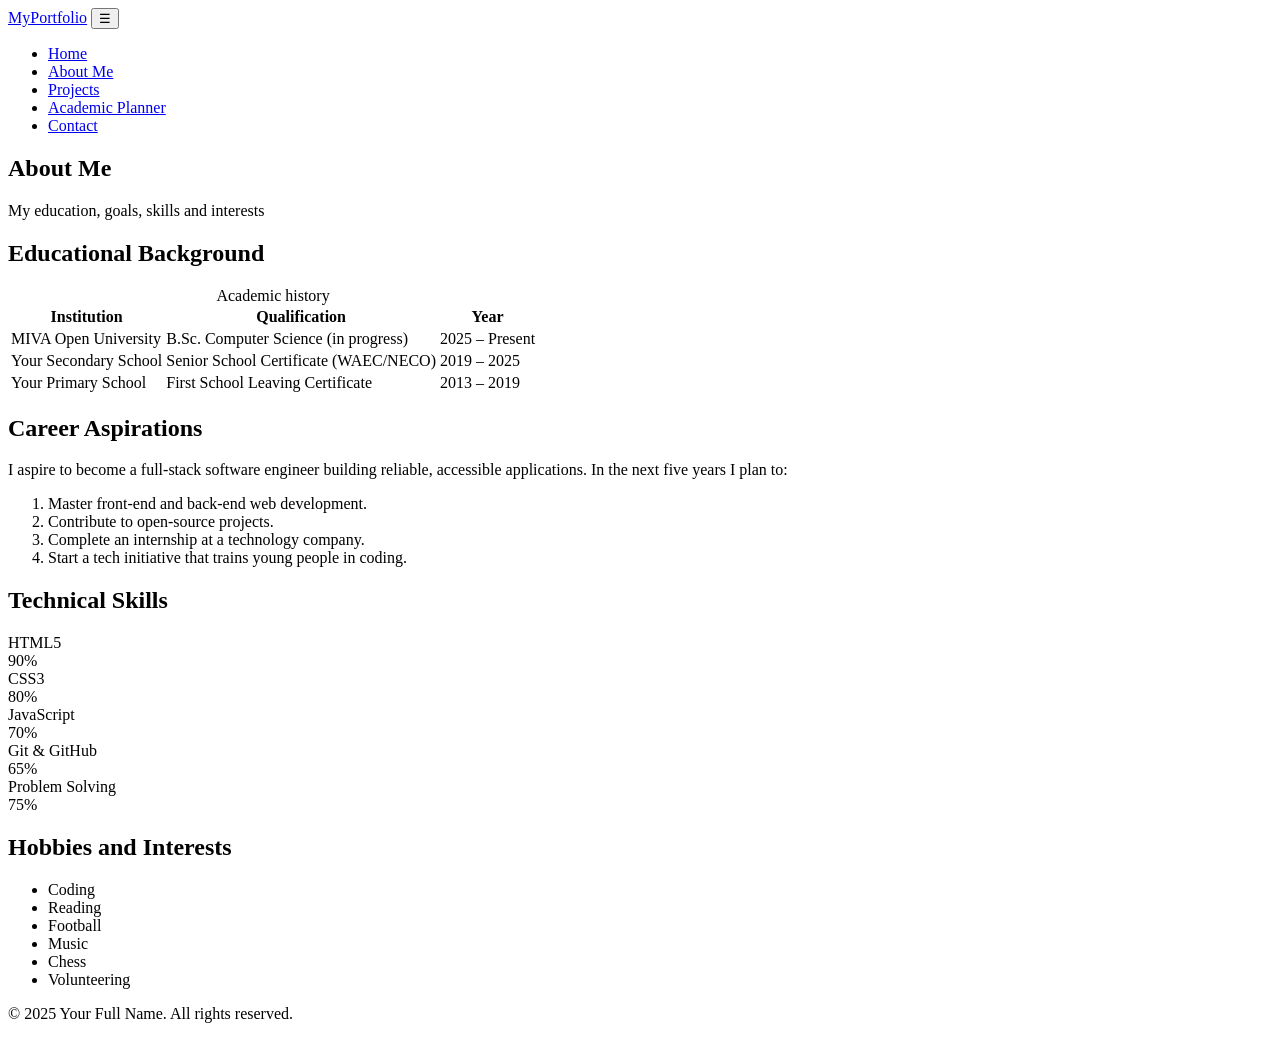
==== about.html @ 02c5705e "Add About My page with personal details This file contains an HTML structure for an 'About Me' page," ====
<!DOCTYPE html>
<html lang="en">
<head>
  <meta charset="UTF-8">
  <meta name="viewport" content="width=device-width, initial-scale=1.0">
  <meta name="description" content="About the student: education, career goals, skills and hobbies">
  <title>About Me | Student Portfolio</title>
  <link rel="stylesheet" href="css/style.css">
</head>
<body>
  <header class="site-header">
    <div class="container header-inner">
      <a href="index.html" class="logo">MyPortfolio</a>
      <button class="nav-toggle" id="navToggle" aria-label="Toggle navigation" aria-expanded="false">&#9776;</button>
      <nav aria-label="Main navigation">
        <ul class="nav-menu" id="navMenu">
          <li><a href="index.html">Home</a></li>
          <li><a href="about.html" class="active">About Me</a></li>
          <li><a href="projects.html">Projects</a></li>
          <li><a href="planner.html">Academic Planner</a></li>
          <li><a href="contact.html">Contact</a></li>
        </ul>
      </nav>
    </div>
  </header>
 
  <main>
    <section class="page-banner">
      <div class="container">
        <h1>About Me</h1>
        <p>My education, goals, skills and interests</p>
      </div>
    </section>
 
    <section class="section">
      <div class="container">
        <article class="card">
          <h2>Educational Background</h2>
          <table>
            <caption>Academic history</caption>
            <thead>
              <tr><th>Institution</th><th>Qualification</th><th>Year</th></tr>
            </thead>
            <tbody>
              <tr><td>MIVA Open University</td><td>B.Sc. Computer Science (in progress)</td><td>2025 &ndash; Present</td></tr>
              <tr><td>Your Secondary School</td><td>Senior School Certificate (WAEC/NECO)</td><td>2019 &ndash; 2025</td></tr>
              <tr><td>Your Primary School</td><td>First School Leaving Certificate</td><td>2013 &ndash; 2019</td></tr>
            </tbody>
          </table>
        </article>
 
        <div class="two-col">
          <article class="card">
            <h2>Career Aspirations</h2>
            <p>I aspire to become a full-stack software engineer building reliable, accessible applications. In the next five years I plan to:</p>
            <ol>
              <li>Master front-end and back-end web development.</li>
              <li>Contribute to open-source projects.</li>
              <li>Complete an internship at a technology company.</li>
              <li>Start a tech initiative that trains young people in coding.</li>
            </ol>
          </article>
 
          <article class="card">
            <h2>Technical Skills</h2>
            <div class="skill"><span>HTML5</span><div class="bar"><div class="fill" style="width:90%">90%</div></div></div>
            <div class="skill"><span>CSS3</span><div class="bar"><div class="fill" style="width:80%">80%</div></div></div>
            <div class="skill"><span>JavaScript</span><div class="bar"><div class="fill" style="width:70%">70%</div></div></div>
            <div class="skill"><span>Git &amp; GitHub</span><div class="bar"><div class="fill" style="width:65%">65%</div></div></div>
            <div class="skill"><span>Problem Solving</span><div class="bar"><div class="fill" style="width:75%">75%</div></div></div>
          </article>
        </div>
 
        <article class="card">
          <h2>Hobbies and Interests</h2>
          <ul class="tag-list">
            <li>Coding</li>
            <li>Reading</li>
            <li>Football</li>
            <li>Music</li>
            <li>Chess</li>
            <li>Volunteering</li>
          </ul>
        </article>
      </div>
    </section>
  </main>
 
  <footer class="site-footer">
    <div class="container">
      <p>&copy; <span id="year">2025</span> Your Full Name. All rights reserved.</p>
    </div>
  </footer>
  <script src="js/script.js"></script>
</body>
</html>
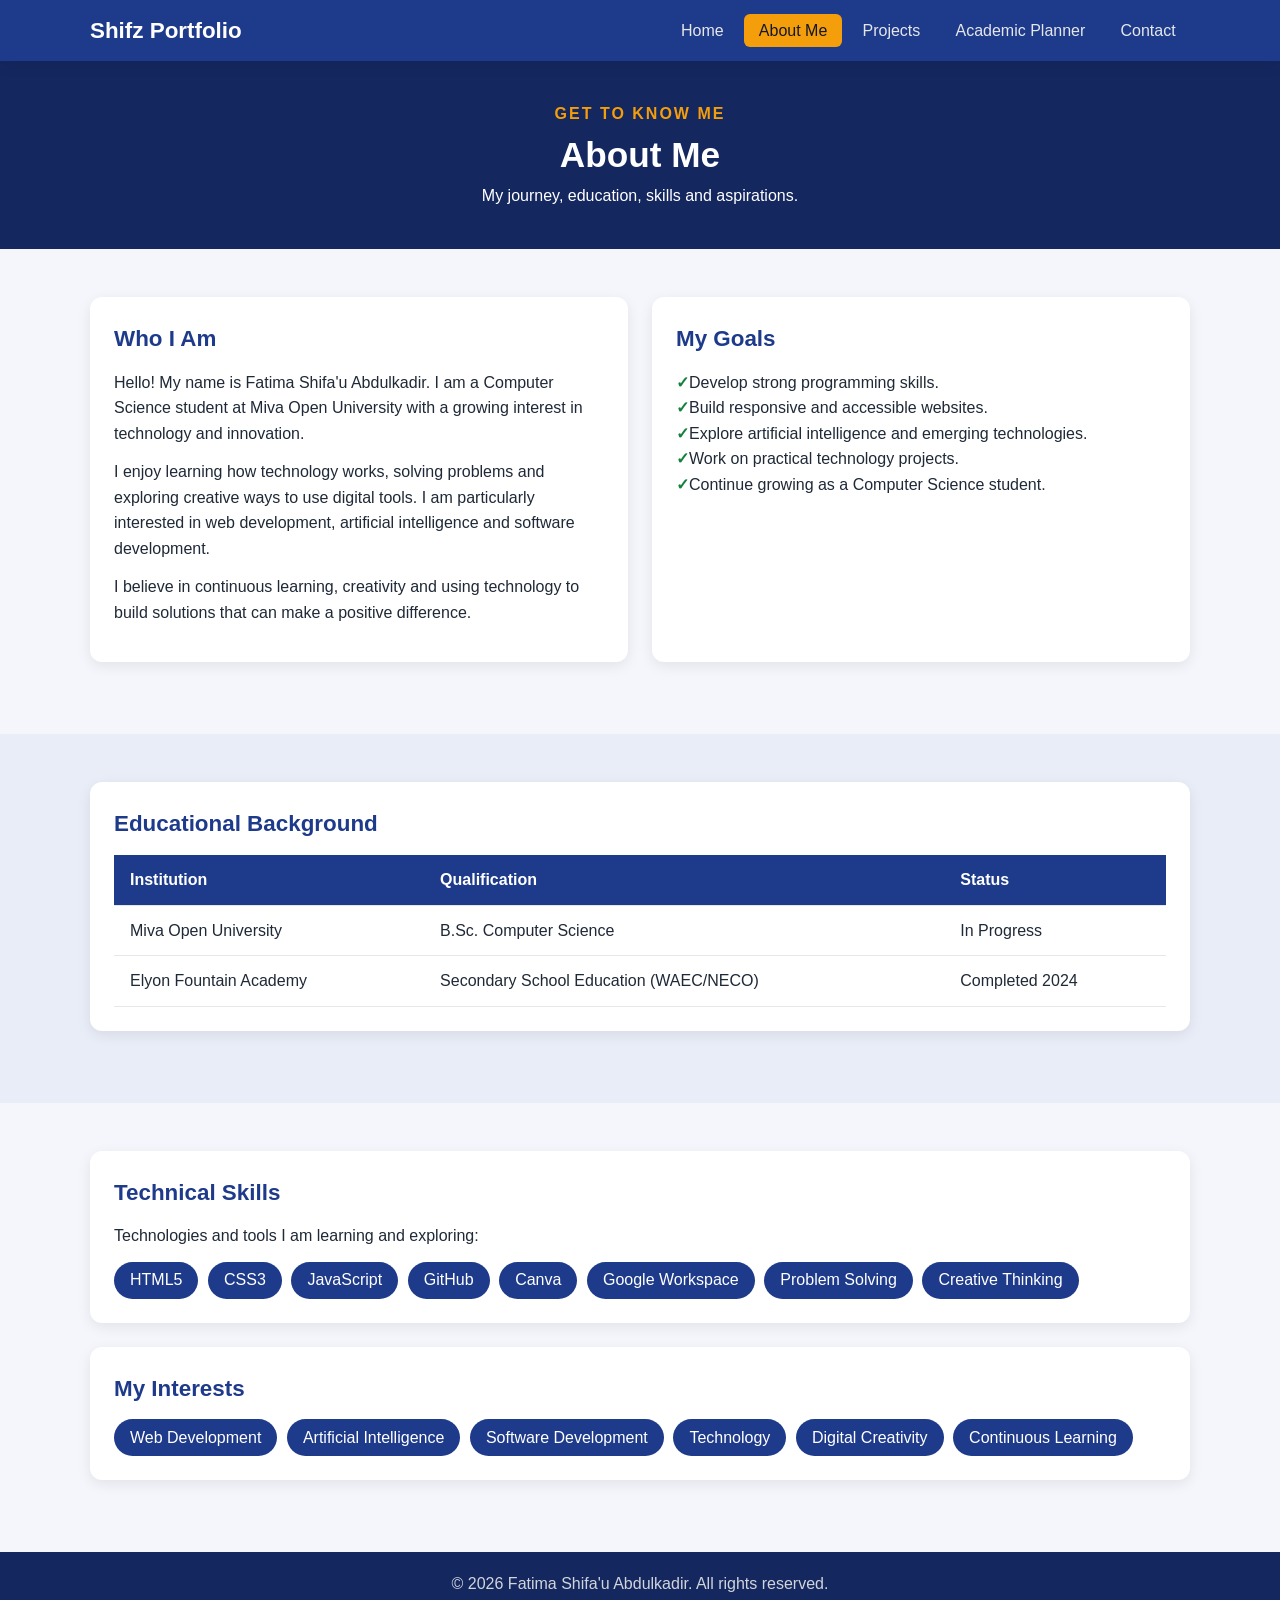
==== commit 58e020b8: "Revise about.html with personal information and goals Updated the about page to reflect personal det" ====
--- a/about.html
+++ b/about.html
@@ -1,96 +1,158 @@
+
 <!DOCTYPE html>
 <html lang="en">
 <head>
   <meta charset="UTF-8">
   <meta name="viewport" content="width=device-width, initial-scale=1.0">
-  <meta name="description" content="About the student: education, career goals, skills and hobbies">
-  <title>About Me | Student Portfolio</title>
-  <link rel="stylesheet" href="css/style.css">
+  <meta name="description" content="Learn more about Fatima Shifa'u Abdulkadir, a Computer Science student.">
+  <title>About Me | Fatima Shifa'u Abdulkadir</title>
+  <link rel="stylesheet" href="style.css">
+  <link rel="preconnect" href="https://fonts.googleapis.com">
+  <link rel="preconnect" href="https://fonts.gstatic.com" crossorigin>
+  <link href="https://fonts.googleapis.com/css2?family=Poppins:wght@400;500;600;700&display=swap" rel="stylesheet">
 </head>
+
 <body>
-  <header class="site-header">
-    <div class="container header-inner">
-      <a href="index.html" class="logo">MyPortfolio</a>
-      <button class="nav-toggle" id="navToggle" aria-label="Toggle navigation" aria-expanded="false">&#9776;</button>
-      <nav aria-label="Main navigation">
-        <ul class="nav-menu" id="navMenu">
-          <li><a href="index.html">Home</a></li>
-          <li><a href="about.html" class="active">About Me</a></li>
-          <li><a href="projects.html">Projects</a></li>
-          <li><a href="planner.html">Academic Planner</a></li>
-          <li><a href="contact.html">Contact</a></li>
+
+<header class="site-header">
+  <div class="container header-inner">
+    <a href="index.html" class="logo">Shifz Portfolio</a>
+
+    <button class="nav-toggle" id="navToggle"
+      aria-label="Toggle navigation" aria-expanded="false">☰</button>
+
+    <nav aria-label="Main navigation">
+      <ul class="nav-menu" id="navMenu">
+        <li><a href="index.html">Home</a></li>
+        <li><a href="about.html" class="active">About Me</a></li>
+        <li><a href="projects.html">Projects</a></li>
+        <li><a href="planner.html">Academic Planner</a></li>
+        <li><a href="contact.html">Contact</a></li>
+      </ul>
+    </nav>
+  </div>
+</header>
+
+<main>
+
+  <section class="page-banner">
+    <div class="container">
+      <p class="eyebrow">Get to know me</p>
+      <h1>About Me</h1>
+      <p>My journey, education, skills and aspirations.</p>
+    </div>
+  </section>
+
+  <section class="section">
+    <div class="container two-col">
+
+      <article class="card">
+        <h2>Who I Am</h2>
+        <p>
+          Hello! My name is Fatima Shifa'u Abdulkadir.
+          I am a Computer Science student at Miva Open University
+          with a growing interest in technology and innovation.
+        </p>
+        <p>
+          I enjoy learning how technology works, solving problems
+          and exploring creative ways to use digital tools.
+          I am particularly interested in web development,
+          artificial intelligence and software development.
+        </p>
+        <p>
+          I believe in continuous learning, creativity and
+          using technology to build solutions that can make
+          a positive difference.
+        </p>
+      </article>
+
+      <article class="card">
+        <h2>My Goals</h2>
+        <ul class="check-list">
+          <li>Develop strong programming skills.</li>
+          <li>Build responsive and accessible websites.</li>
+          <li>Explore artificial intelligence and emerging technologies.</li>
+          <li>Work on practical technology projects.</li>
+          <li>Continue growing as a Computer Science student.</li>
         </ul>
-      </nav>
+      </article>
+
     </div>
-  </header>
- 
-  <main>
-    <section class="page-banner">
-      <div class="container">
-        <h1>About Me</h1>
-        <p>My education, goals, skills and interests</p>
-      </div>
-    </section>
- 
-    <section class="section">
-      <div class="container">
-        <article class="card">
-          <h2>Educational Background</h2>
-          <table>
-            <caption>Academic history</caption>
-            <thead>
-              <tr><th>Institution</th><th>Qualification</th><th>Year</th></tr>
-            </thead>
-            <tbody>
-              <tr><td>MIVA Open University</td><td>B.Sc. Computer Science (in progress)</td><td>2025 &ndash; Present</td></tr>
-              <tr><td>Your Secondary School</td><td>Senior School Certificate (WAEC/NECO)</td><td>2019 &ndash; 2025</td></tr>
-              <tr><td>Your Primary School</td><td>First School Leaving Certificate</td><td>2013 &ndash; 2019</td></tr>
-            </tbody>
-          </table>
-        </article>
- 
-        <div class="two-col">
-          <article class="card">
-            <h2>Career Aspirations</h2>
-            <p>I aspire to become a full-stack software engineer building reliable, accessible applications. In the next five years I plan to:</p>
-            <ol>
-              <li>Master front-end and back-end web development.</li>
-              <li>Contribute to open-source projects.</li>
-              <li>Complete an internship at a technology company.</li>
-              <li>Start a tech initiative that trains young people in coding.</li>
-            </ol>
-          </article>
- 
-          <article class="card">
-            <h2>Technical Skills</h2>
-            <div class="skill"><span>HTML5</span><div class="bar"><div class="fill" style="width:90%">90%</div></div></div>
-            <div class="skill"><span>CSS3</span><div class="bar"><div class="fill" style="width:80%">80%</div></div></div>
-            <div class="skill"><span>JavaScript</span><div class="bar"><div class="fill" style="width:70%">70%</div></div></div>
-            <div class="skill"><span>Git &amp; GitHub</span><div class="bar"><div class="fill" style="width:65%">65%</div></div></div>
-            <div class="skill"><span>Problem Solving</span><div class="bar"><div class="fill" style="width:75%">75%</div></div></div>
-          </article>
-        </div>
- 
-        <article class="card">
-          <h2>Hobbies and Interests</h2>
-          <ul class="tag-list">
-            <li>Coding</li>
-            <li>Reading</li>
-            <li>Football</li>
-            <li>Music</li>
-            <li>Chess</li>
-            <li>Volunteering</li>
-          </ul>
-        </article>
-      </div>
-    </section>
-  </main>
- 
-  <footer class="site-footer">
+  </section>
+
+  <section class="section alt">
     <div class="container">
-      <p>&copy; <span id="year">2025</span> Your Full Name. All rights reserved.</p>
+      <article class="card">
+        <h2>Educational Background</h2>
+
+        <table>
+          <thead>
+            <tr>
+              <th>Institution</th>
+              <th>Qualification</th>
+              <th>Status</th>
+            </tr>
+          </thead>
+
+          <tbody>
+            <tr>
+              <td>Miva Open University</td>
+              <td>B.Sc. Computer Science</td>
+              <td>In Progress</td>
+            </tr>
+            <tr>
+              <td>Elyon Fountain Academy</td>
+              <td>Secondary School Education (WAEC/NECO)</td>
+              <td>Completed 2024</td>
+            </tr>
+          </tbody>
+        </table>
+      </article>
     </div>
-  </footer>
-  <script src="js/script.js"></script>
+  </section>
+
+  <section class="section">
+    <div class="container">
+
+      <article class="card">
+        <h2>Technical Skills</h2>
+        <p>Technologies and tools I am learning and exploring:</p>
+
+        <ul class="tag-list">
+          <li>HTML5</li>
+          <li>CSS3</li>
+          <li>JavaScript</li>
+          <li>GitHub</li>
+          <li>Canva</li>
+          <li>Google Workspace</li>
+          <li>Problem Solving</li>
+          <li>Creative Thinking</li>
+        </ul>
+      </article>
+
+      <article class="card">
+        <h2>My Interests</h2>
+        <ul class="tag-list">
+          <li>Web Development</li>
+          <li>Artificial Intelligence</li>
+          <li>Software Development</li>
+          <li>Technology</li>
+          <li>Digital Creativity</li>
+          <li>Continuous Learning</li>
+        </ul>
+      </article>
+
+    </div>
+  </section>
+
+</main>
+
+<footer class="site-footer">
+  <div class="container">
+    <p>&copy; 2026 Fatima Shifa'u Abdulkadir. All rights reserved.</p>
+  </div>
+</footer>
+
+<script src="jscript.js"></script>
 </body>
 </html>
--- a/style.css
+++ b/style.css
@@ -0,0 +1,268 @@
+/* ===== Colour scheme & base ===== */
+:root {
+  --primary: #1e3a8a;
+  --primary-dark: #14275f;
+  --accent: #f59e0b;
+  --bg: #f4f6fb;
+  --card: #ffffff;
+  --text: #1f2937;
+  --muted: #6b7280;
+  --danger: #dc2626;
+  --success: #15803d;
+  --radius: 12px;
+  --shadow: 0 4px 14px rgba(0, 0, 0, 0.08);
+}
+ 
+* { box-sizing: border-box; margin: 0; padding: 0; }
+ 
+body {
+  font-family: "Segoe UI", Tahoma, Arial, sans-serif;
+  background: var(--bg);
+  color: var(--text);
+  line-height: 1.6;
+}
+ 
+img { max-width: 100%; display: block; }
+a { color: var(--primary); }
+.container { width: 90%; max-width: 1100px; margin: 0 auto; }
+.narrow { max-width: 720px; }
+.center { text-align: center; margin-bottom: 1rem; }
+ 
+/* ===== Header & navigation ===== */
+.site-header {
+  background: var(--primary);
+  position: sticky;
+  top: 0;
+  z-index: 100;
+  box-shadow: var(--shadow);
+}
+.header-inner {
+  display: flex;
+  justify-content: space-between;
+  align-items: center;
+  padding: 0.8rem 0;
+}
+.logo {
+  color: #fff;
+  font-size: 1.4rem;
+  font-weight: 700;
+  text-decoration: none;
+}
+.nav-menu { display: flex; gap: 0.4rem; list-style: none; }
+.nav-menu a {
+  color: #e5e7eb;
+  text-decoration: none;
+  padding: 0.5rem 0.9rem;
+  border-radius: 6px;
+  transition: background 0.3s, color 0.3s;
+}
+.nav-menu a:hover,
+.nav-menu a.active { background: var(--accent); color: #111827; }
+.nav-toggle {
+  display: none;
+  background: none;
+  border: 0;
+  color: #fff;
+  font-size: 1.8rem;
+  cursor: pointer;
+}
+ 
+/* ===== Hero ===== */
+.hero {
+  background: linear-gradient(135deg, var(--primary), #3b5bdb);
+  color: #fff;
+  padding: 4rem 0;
+}
+.hero-grid {
+  display: flex;
+  align-items: center;
+  justify-content: space-between;
+  gap: 2rem;
+}
+.hero-text { flex: 1; animation: slideUp 0.9s ease both; }
+.eyebrow { text-transform: uppercase; letter-spacing: 2px; color: var(--accent); font-weight: 600; }
+.hero h1 { font-size: 2.8rem; line-height: 1.2; margin: 0.5rem 0 1rem; }
+.highlight { color: var(--accent); }
+.lead { font-size: 1.1rem; max-width: 560px; margin-bottom: 1.5rem; }
+.hero-photo { flex: 0 0 280px; text-align: center; animation: fadeIn 1.2s ease both; }
+.hero-photo img {
+  width: 260px;
+  height: 260px;
+  object-fit: cover;
+  border-radius: 50%;
+  border: 6px solid var(--accent);
+  margin: 0 auto 0.8rem;
+  background: #fff;
+}
+.hero-photo figcaption { font-size: 0.95rem; opacity: 0.9; }
+ 
+/* ===== Buttons ===== */
+.btn-group { display: flex; flex-wrap: wrap; gap: 0.8rem; }
+.btn {
+  display: inline-block;
+  padding: 0.7rem 1.4rem;
+  border-radius: 8px;
+  font-size: 1rem;
+  font-weight: 600;
+  text-decoration: none;
+  cursor: pointer;
+  border: 2px solid transparent;
+  transition: transform 0.2s, background 0.3s, color 0.3s;
+}
+.btn:hover { transform: translateY(-2px); }
+.btn-primary { background: var(--accent); color: #111827; }
+.btn-primary:hover { background: #d97706; }
+.btn-outline { background: transparent; color: var(--primary); border-color: var(--primary); }
+.hero .btn-outline { color: #fff; border-color: #fff; }
+.btn-outline:hover { background: var(--primary); color: #fff; }
+ 
+/* ===== Sections & cards ===== */
+.section { padding: 3rem 0; }
+.section.alt { background: #e9edf8; }
+.page-banner { background: var(--primary-dark); color: #fff; text-align: center; padding: 2.5rem 0; }
+.page-banner h1 { font-size: 2.2rem; }
+ 
+.card {
+  background: var(--card);
+  border-radius: var(--radius);
+  padding: 1.5rem;
+  box-shadow: var(--shadow);
+  margin-bottom: 1.5rem;
+  transition: transform 0.3s, box-shadow 0.3s;
+}
+.card:hover { transform: translateY(-4px); box-shadow: 0 8px 22px rgba(0, 0, 0, 0.14); }
+.card h2 { color: var(--primary); margin-bottom: 0.8rem; font-size: 1.4rem; }
+.card p { margin-bottom: 0.8rem; }
+.card ol, .card ul { padding-left: 1.3rem; }
+ 
+.two-col { display: grid; grid-template-columns: 1fr 1fr; gap: 1.5rem; }
+.grid-3 { display: grid; grid-template-columns: repeat(3, 1fr); gap: 1.5rem; }
+ 
+.check-list { list-style: none; padding-left: 0 !important; }
+.check-list li::before { content: "\2713 "; color: var(--success); font-weight: bold; }
+.tag-list { list-style: none; display: flex; flex-wrap: wrap; gap: 0.6rem; padding-left: 0 !important; }
+.tag-list li {
+  background: var(--primary);
+  color: #fff;
+  padding: 0.35rem 1rem;
+  border-radius: 999px;
+  transition: background 0.3s;
+}
+.tag-list li:hover { background: var(--accent); color: #111827; }
+ 
+/* ===== Skills ===== */
+.skill { margin-bottom: 0.8rem; }
+.bar { background: #e5e7eb; border-radius: 999px; overflow: hidden; }
+.fill {
+  background: var(--primary);
+  color: #fff;
+  font-size: 0.8rem;
+  padding: 2px 10px;
+  text-align: right;
+  animation: grow 1.5s ease;
+}
+ 
+/* ===== Projects ===== */
+.project-card img { border-radius: 8px; margin-bottom: 1rem; width: 100%; }
+.tech { color: var(--muted); font-size: 0.9rem; font-style: italic; }
+ 
+/* ===== Tables ===== */
+table { width: 100%; border-collapse: collapse; background: #fff; }
+caption { text-align: left; font-weight: 600; padding-bottom: 0.5rem; color: var(--muted); }
+th, td { padding: 0.75rem 1rem; text-align: left; border-bottom: 1px solid #e5e7eb; }
+th { background: var(--primary); color: #fff; }
+tbody tr:hover { background: #f1f5ff; }
+ 
+/* ===== Media ===== */
+.media-box { text-align: center; }
+.media-box audio { width: 100%; max-width: 420px; margin-top: 0.5rem; }
+ 
+/* ===== Forms ===== */
+.form-group { margin-bottom: 1.1rem; }
+label { display: block; font-weight: 600; margin-bottom: 0.3rem; }
+input[type="text"], input[type="email"], textarea {
+  width: 100%;
+  padding: 0.7rem 0.9rem;
+  border: 2px solid #d1d5db;
+  border-radius: 8px;
+  font-size: 1rem;
+  font-family: inherit;
+  transition: border-color 0.3s, box-shadow 0.3s;
+}
+input:focus, textarea:focus {
+  outline: none;
+  border-color: var(--primary);
+  box-shadow: 0 0 0 3px rgba(30, 58, 138, 0.2);
+}
+input.invalid, textarea.invalid { border-color: var(--danger); }
+.error { color: var(--danger); font-size: 0.88rem; display: block; min-height: 1.2rem; }
+.success { color: var(--success); font-weight: 600; margin-top: 0.8rem; }
+ 
+/* ===== Planner ===== */
+.task-row { display: flex; gap: 0.6rem; }
+.task-stats { display: flex; gap: 1.2rem; flex-wrap: wrap; margin: 1rem 0; color: var(--muted); }
+.task-list { list-style: none; padding-left: 0 !important; margin-bottom: 1rem; }
+.task-item {
+  display: flex;
+  align-items: center;
+  gap: 0.8rem;
+  padding: 0.8rem 1rem;
+  background: #f9fafb;
+  border-left: 5px solid var(--accent);
+  border-radius: 8px;
+  margin-bottom: 0.6rem;
+  animation: slideUp 0.35s ease;
+  transition: background 0.3s;
+}
+.task-item.completed { border-left-color: var(--success); opacity: 0.7; }
+.task-item.completed .task-text { text-decoration: line-through; color: var(--muted); }
+.task-item input[type="checkbox"] { width: 20px; height: 20px; cursor: pointer; }
+.task-text { flex: 1; word-break: break-word; }
+.delete-btn {
+  background: var(--danger);
+  color: #fff;
+  border: 0;
+  border-radius: 6px;
+  padding: 0.4rem 0.8rem;
+  cursor: pointer;
+  transition: background 0.3s;
+}
+.delete-btn:hover { background: #991b1b; }
+.empty { text-align: center; color: var(--muted); padding: 1rem 0; }
+ 
+/* ===== Footer ===== */
+.site-footer { background: var(--primary-dark); color: #d1d5db; text-align: center; padding: 1.2rem 0; }
+ 
+/* ===== Animations ===== */
+@keyframes fadeIn { from { opacity: 0; } to { opacity: 1; } }
+@keyframes slideUp { from { opacity: 0; transform: translateY(25px); } to { opacity: 1; transform: translateY(0); } }
+@keyframes grow { from { width: 0; } }
+ 
+/* ===== Responsive design ===== */
+@media (max-width: 900px) {
+  .grid-3 { grid-template-columns: 1fr 1fr; }
+  .two-col { grid-template-columns: 1fr; }
+}
+@media (max-width: 700px) {
+  .nav-toggle { display: block; }
+  .nav-menu {
+    display: none;
+    flex-direction: column;
+    position: absolute;
+    top: 100%;
+    left: 0;
+    right: 0;
+    background: var(--primary);
+    padding: 0.8rem 5%;
+  }
+  .nav-menu.open { display: flex; }
+  .hero { padding: 2.5rem 0; }
+  .hero-grid { flex-direction: column-reverse; text-align: center; }
+  .hero h1 { font-size: 2rem; }
+  .btn-group { justify-content: center; }
+  .hero-photo { flex-basis: auto; }
+  .hero-photo img { width: 200px; height: 200px; }
+  .grid-3 { grid-template-columns: 1fr; }
+  .task-row { flex-direction: column; }
+  table { font-size: 0.9rem; display: block; overflow-x: auto; }
+}
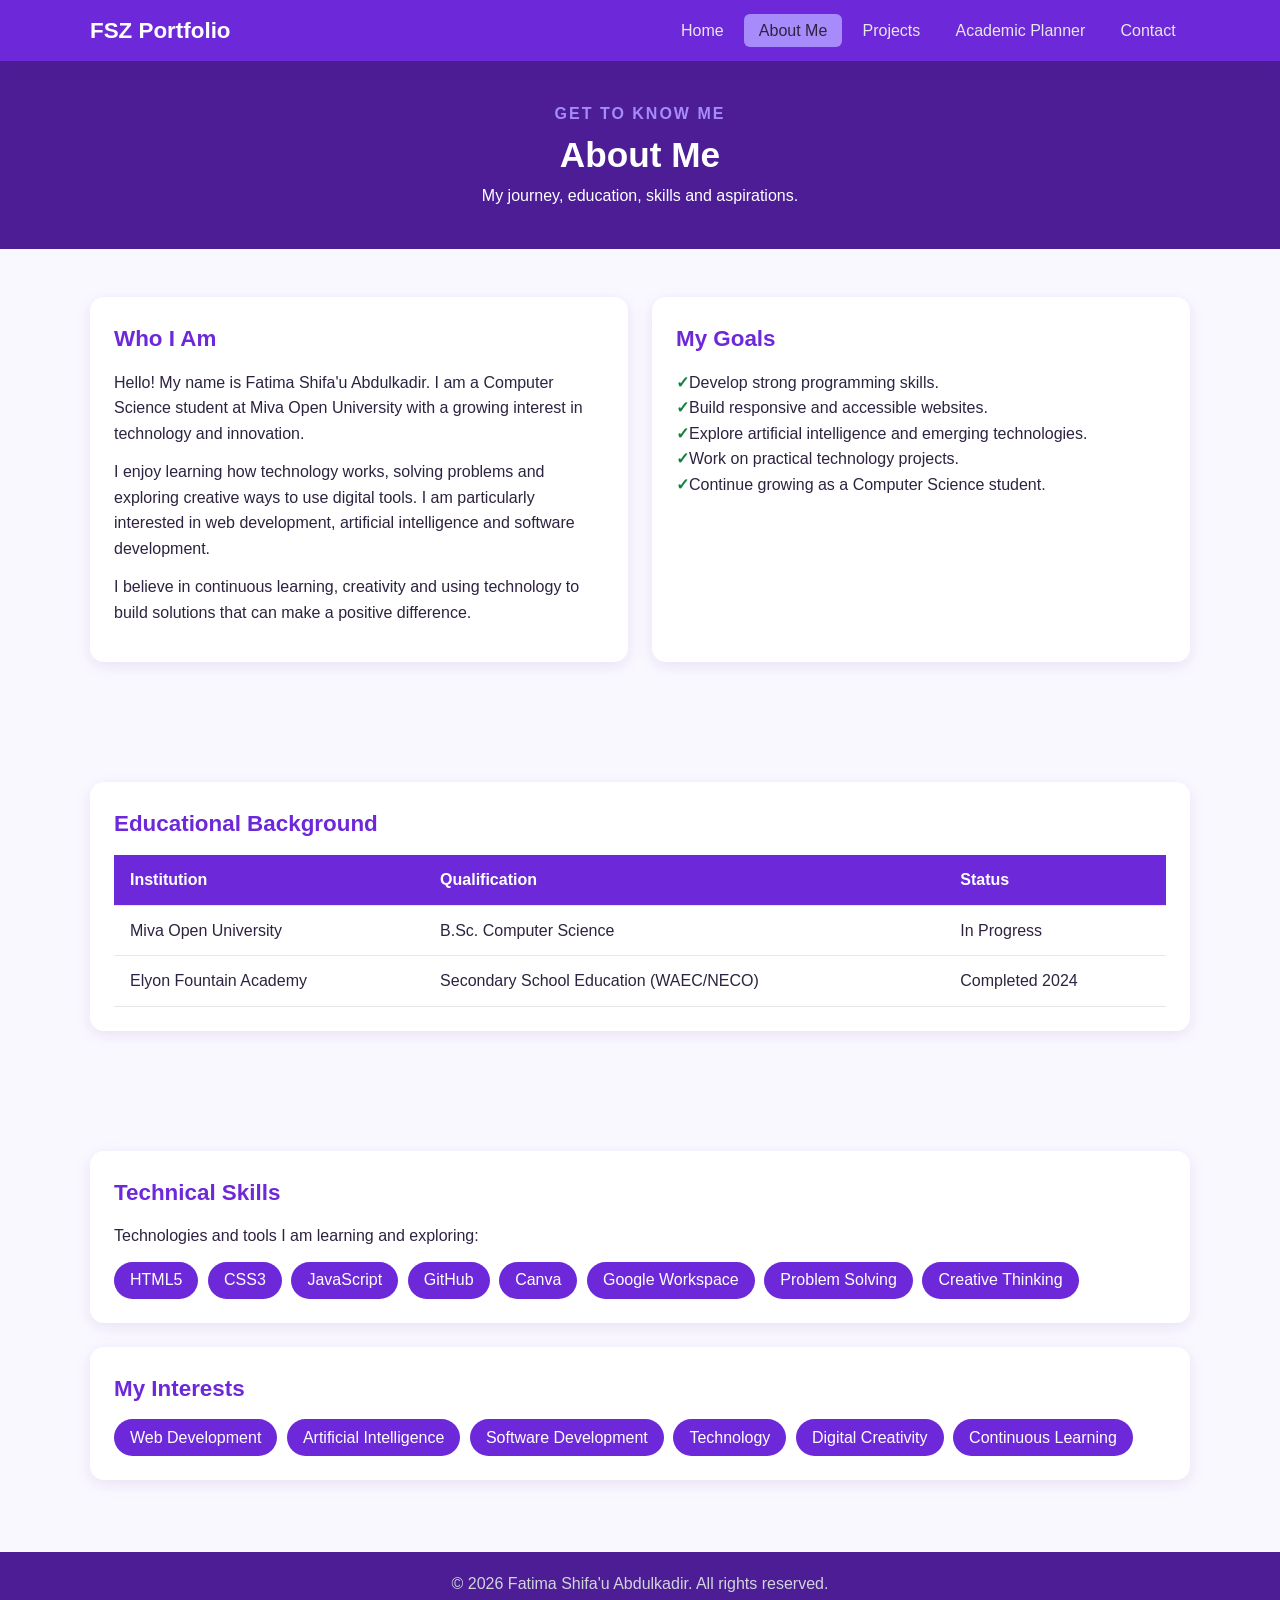
==== commit 2dc3bf22: "Update logo text from 'Shifz Portfolio' to 'FSZ Portfolio'" ====
--- a/about.html
+++ b/about.html
@@ -16,7 +16,7 @@
 
 <header class="site-header">
   <div class="container header-inner">
-    <a href="index.html" class="logo">Shifz Portfolio</a>
+    <a href="index.html" class="logo">FSZ Portfolio</a>
 
     <button class="nav-toggle" id="navToggle"
       aria-label="Toggle navigation" aria-expanded="false">☰</button>
--- a/style.css
+++ b/style.css
@@ -1,18 +1,99 @@
-/* ===== Colour scheme & base ===== */
+/* Modern Academic Planner styling */
+
+.planner-card {
+  position: relative;
+  border: 1px solid #E5D8FF;
+  border-radius: 20px;
+  background: linear-gradient(145deg, #FFFFFF, #F8F4FF);
+  box-shadow: 0 8px 25px rgba(76, 29, 149, 0.09);
+  transition: transform 0.3s ease, box-shadow 0.3s ease;
+}
+
+.planner-card:hover {
+  transform: translateY(-5px);
+  box-shadow: 0 14px 30px rgba(76, 29, 149, 0.15);
+}
+
+.planner-card h2 {
+  color: var(--primary);
+  font-size: 1.45rem;
+}
+
+.planner-icon {
+  display: inline-flex;
+  align-items: center;
+  justify-content: center;
+  width: 58px;
+  height: 58px;
+  border-radius: 16px;
+  background: #EEE7FF;
+  font-size: 30px;
+}
+
+.planner-form input,
+.planner-form select {
+  border: 1px solid #D8C8F5;
+  border-radius: 12px;
+  padding: 14px;
+  transition: border 0.2s, box-shadow 0.2s;
+}
+
+.planner-form input:focus,
+.planner-form select:focus {
+  outline: none;
+  border-color: var(--primary);
+  box-shadow: 0 0 0 3px rgba(109, 40, 217, 0.12);
+}
+
+.planner-card .task-item {
+  background: #F4EFFF;
+  border: 1px solid #E5D8FF;
+  border-radius: 12px;
+  padding: 14px;
+  margin-top: 12px;
+}
+
+.planner-card .task-item.completed {
+  background: #F0FDF4;
+  border-color: #BBF7D0;
+}
+
+.planner-card .delete-btn {
+  background: #F3E8FF;
+  color: #6D28D9;
+  border-radius: 9px;
+  font-weight: 600;
+}
+
+.planner-card .delete-btn:hover {
+  background: #6D28D9;
+  color: white;
+}
+
+.progress-track {
+  height: 13px;
+  background: #EDE5FA;
+  border-radius: 20px;
+}
+
+.progress-fill {
+  background: linear-gradient(90deg, #8B5CF6, #6D28D9);
+  border-radius: 20px;
+}
+/* ===== Lilac, Purple & White Theme ===== */
 :root {
-  --primary: #1e3a8a;
-  --primary-dark: #14275f;
-  --accent: #f59e0b;
-  --bg: #f4f6fb;
-  --card: #ffffff;
-  --text: #1f2937;
-  --muted: #6b7280;
-  --danger: #dc2626;
-  --success: #15803d;
-  --radius: 12px;
-  --shadow: 0 4px 14px rgba(0, 0, 0, 0.08);
-}
- 
+  --primary: #6D28D9;
+  --primary-dark: #4C1D95;
+  --accent: #A78BFA;
+  --bg: #FAF8FF;
+  --card: #FFFFFF;
+  --text: #2D2340;
+  --muted: #766B86;
+  --danger: #DC2626;
+  --success: #15803D;
+  --radius: 14px;
+  --shadow: 0 4px 16px rgba(76, 29, 149, 0.10);
+} 
 * { box-sizing: border-box; margin: 0; padding: 0; }
  
 body {
@@ -57,7 +138,7 @@
   transition: background 0.3s, color 0.3s;
 }
 .nav-menu a:hover,
-.nav-menu a.active { background: var(--accent); color: #111827; }
+.nav-menu a.active { background: var(--accent); color: #2D2340; }
 .nav-toggle {
   display: none;
   background: none;
@@ -69,7 +150,7 @@
  
 /* ===== Hero ===== */
 .hero {
-  background: linear-gradient(135deg, var(--primary), #3b5bdb);
+  background: linear-gradient(135deg, var(--primary), #A78BFA);
   color: #fff;
   padding: 4rem 0;
 }
@@ -110,15 +191,15 @@
   transition: transform 0.2s, background 0.3s, color 0.3s;
 }
 .btn:hover { transform: translateY(-2px); }
-.btn-primary { background: var(--accent); color: #111827; }
-.btn-primary:hover { background: #d97706; }
+.btn-primary { background: var(--accent); color: #2D2340; }
+.btn-primary:hover { background: #8B5CF6; }
 .btn-outline { background: transparent; color: var(--primary); border-color: var(--primary); }
 .hero .btn-outline { color: #fff; border-color: #fff; }
 .btn-outline:hover { background: var(--primary); color: #fff; }
  
 /* ===== Sections & cards ===== */
 .section { padding: 3rem 0; }
-.section.alt { background: #e9edf8; }
+.section.alt { background: ##F1ECFF; }
 .page-banner { background: var(--primary-dark); color: #fff; text-align: center; padding: 2.5rem 0; }
 .page-banner h1 { font-size: 2.2rem; }
  
@@ -148,7 +229,7 @@
   border-radius: 999px;
   transition: background 0.3s;
 }
-.tag-list li:hover { background: var(--accent); color: #111827; }
+.tag-list li:hover { background: var(--accent); color: #2D2340; }
  
 /* ===== Skills ===== */
 .skill { margin-bottom: 0.8rem; }
@@ -171,7 +252,7 @@
 caption { text-align: left; font-weight: 600; padding-bottom: 0.5rem; color: var(--muted); }
 th, td { padding: 0.75rem 1rem; text-align: left; border-bottom: 1px solid #e5e7eb; }
 th { background: var(--primary); color: #fff; }
-tbody tr:hover { background: #f1f5ff; }
+tbody tr:hover { background: #F7F3FF; }
  
 /* ===== Media ===== */
 .media-box { text-align: center; }
